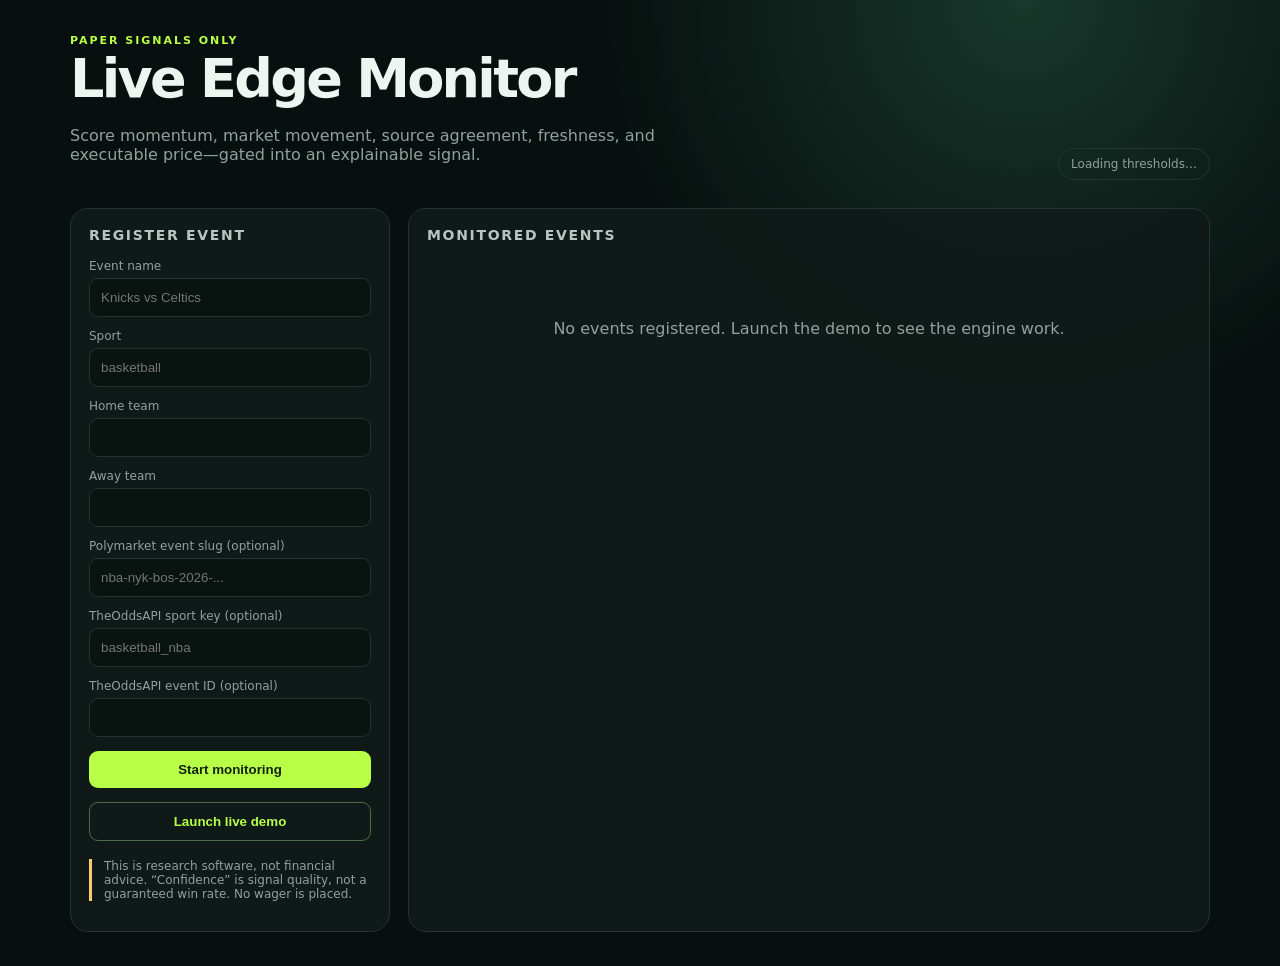
==== live-edge-monitor/app/static/index.html @ 45f78e16 "Add files via upload" ====
<!doctype html>
<html lang="en"><head><meta charset="utf-8"><meta name="viewport" content="width=device-width,initial-scale=1">
<title>Live Edge Monitor</title>
<style>
:root{color-scheme:dark;--bg:#07100e;--panel:#101b18;--line:#24332e;--muted:#91a19b;--lime:#b8ff48;--amber:#ffcb6b;--red:#ff6b6b}*{box-sizing:border-box}body{margin:0;font-family:Inter,ui-sans-serif,system-ui;background:radial-gradient(circle at 80% 0,#17382c 0,transparent 30%),var(--bg);color:#eef5f1}.wrap{max-width:1180px;margin:auto;padding:34px 20px}header{display:flex;justify-content:space-between;align-items:end;margin-bottom:28px}h1{font-size:clamp(28px,5vw,54px);letter-spacing:-.05em;margin:0}.eyebrow{color:var(--lime);text-transform:uppercase;letter-spacing:.18em;font-size:11px;font-weight:800}.sub{color:var(--muted);max-width:650px}.badge{border:1px solid var(--line);padding:8px 12px;border-radius:99px;color:var(--muted);font-size:12px}.grid{display:grid;grid-template-columns:320px 1fr;gap:18px}.panel{background:rgba(16,27,24,.92);border:1px solid var(--line);border-radius:18px;padding:18px}h2{font-size:14px;text-transform:uppercase;letter-spacing:.12em;margin:0 0 16px;color:#b7c5c0}label{display:block;color:var(--muted);font-size:12px;margin:12px 0 5px}input{width:100%;border:1px solid var(--line);background:#091310;color:#fff;padding:11px;border-radius:9px}button{border:0;background:var(--lime);color:#14200f;font-weight:800;padding:11px 14px;border-radius:9px;cursor:pointer;margin-top:14px;width:100%}button.secondary{background:transparent;color:var(--lime);border:1px solid #4d6c43}.event{border:1px solid var(--line);border-radius:14px;padding:17px;margin-bottom:12px}.event-top{display:flex;justify-content:space-between;gap:12px}.score{font-size:28px;font-weight:800;letter-spacing:-.05em}.muted{color:var(--muted);font-size:12px}.signal{display:grid;grid-template-columns:minmax(160px,1.4fr) repeat(3,1fr);gap:10px;margin-top:15px}.metric{background:#0a1411;border-radius:10px;padding:12px}.metric b{display:block;font-size:19px;margin-top:4px}.paper{color:var(--lime)}.watch{color:var(--amber)}.meter{height:6px;background:#25312d;border-radius:8px;overflow:hidden;margin-top:8px}.meter i{height:100%;display:block;background:var(--lime)}details{margin-top:12px;color:var(--muted);font-size:12px}li{margin:4px 0}.empty{text-align:center;padding:60px 20px;color:var(--muted)}.warning{border-left:3px solid var(--amber);padding-left:12px;margin-top:18px;color:var(--muted);font-size:12px}@media(max-width:780px){.grid{grid-template-columns:1fr}.signal{grid-template-columns:1fr 1fr}header{align-items:start;gap:16px;flex-direction:column}}</style>
</head><body><main class="wrap"><header><div><div class="eyebrow">Paper signals only</div><h1>Live Edge Monitor</h1><p class="sub">Score momentum, market movement, source agreement, freshness, and executable price—gated into an explainable signal.</p></div><div class="badge" id="config">Loading thresholds…</div></header><div class="grid"><aside class="panel"><h2>Register event</h2><form id="form"><label>Event name</label><input name="name" required placeholder="Knicks vs Celtics"><label>Sport</label><input name="sport" required placeholder="basketball"><label>Home team</label><input name="home" required><label>Away team</label><input name="away" required><label>Polymarket event slug (optional)</label><input name="polymarket_slug" placeholder="nba-nyk-bos-2026-..."><label>TheOddsAPI sport key (optional)</label><input name="odds_api_sport" placeholder="basketball_nba"><label>TheOddsAPI event ID (optional)</label><input name="odds_api_event_id"><button>Start monitoring</button></form><button class="secondary" id="demo">Launch live demo</button><p class="warning">This is research software, not financial advice. “Confidence” is signal quality, not a guaranteed win rate. No wager is placed.</p></aside><section class="panel"><h2>Monitored events</h2><div id="events" class="empty">No events registered. Launch the demo to see the engine work.</div></section></div></main>
<script>
const esc=s=>String(s??'').replace(/[&<>"']/g,c=>({'&':'&amp;','<':'&lt;','>':'&gt;','"':'&quot;',"'":'&#39;'}[c]));
async function refresh(){const data=await fetch('/api/events').then(r=>r.json());const root=document.querySelector('#events');if(!data.length){root.className='empty';root.textContent='No events registered. Launch the demo to see the engine work.';return}root.className='';root.innerHTML=data.map(({event,latest_state:s,signals})=>`<article class="event"><div class="event-top"><div><b>${esc(event.name)}</b><div class="muted">${esc(event.sport)} · ${esc(s?.period||'waiting')} ${esc(s?.clock||'')}</div></div><div class="score">${s?`${s.home_score}–${s.away_score}`:'—'}</div></div>${signals.slice(0,3).map(x=>`<div class="signal"><div class="metric"><span class="${x.action==='PAPER_BET'?'paper':'watch'}">${esc(x.action.replace('_',' '))}</span><b>${esc(x.outcome)}</b><small>${esc(x.market)}</small></div><div class="metric"><span class="muted">Model</span><b>${(x.model_probability*100).toFixed(1)}%</b></div><div class="metric"><span class="muted">Edge</span><b>${x.edge>=0?'+':''}${(x.edge*100).toFixed(1)}%</b></div><div class="metric"><span class="muted">Signal quality</span><b>${x.confidence.toFixed(0)}/100</b><div class="meter"><i style="width:${x.confidence}%"></i></div></div></div><details><summary>Why this signal?</summary><ul>${x.reasons.map(r=>`<li>${esc(r)}</li>`).join('')}</ul></details>`).join('')||'<p class="muted">Waiting for enough market data…</p>'}</article>`).join('')}
document.querySelector('#form').onsubmit=async e=>{e.preventDefault();const o=Object.fromEntries(new FormData(e.target));Object.keys(o).forEach(k=>{if(!o[k])delete o[k]});const r=await fetch('/api/events',{method:'POST',headers:{'content-type':'application/json'},body:JSON.stringify(o)});if(!r.ok)alert((await r.json()).detail);else{e.target.reset();refresh()}};
document.querySelector('#demo').onclick=async()=>{await fetch('/api/demo',{method:'POST'});refresh()};fetch('/api/config').then(r=>r.json()).then(c=>document.querySelector('#config').textContent=`Quality ≥ ${c.confidence_threshold} · Edge ≥ ${(c.edge_threshold*100).toFixed(1)}%`);refresh();setInterval(refresh,1000);
</script></body></html>
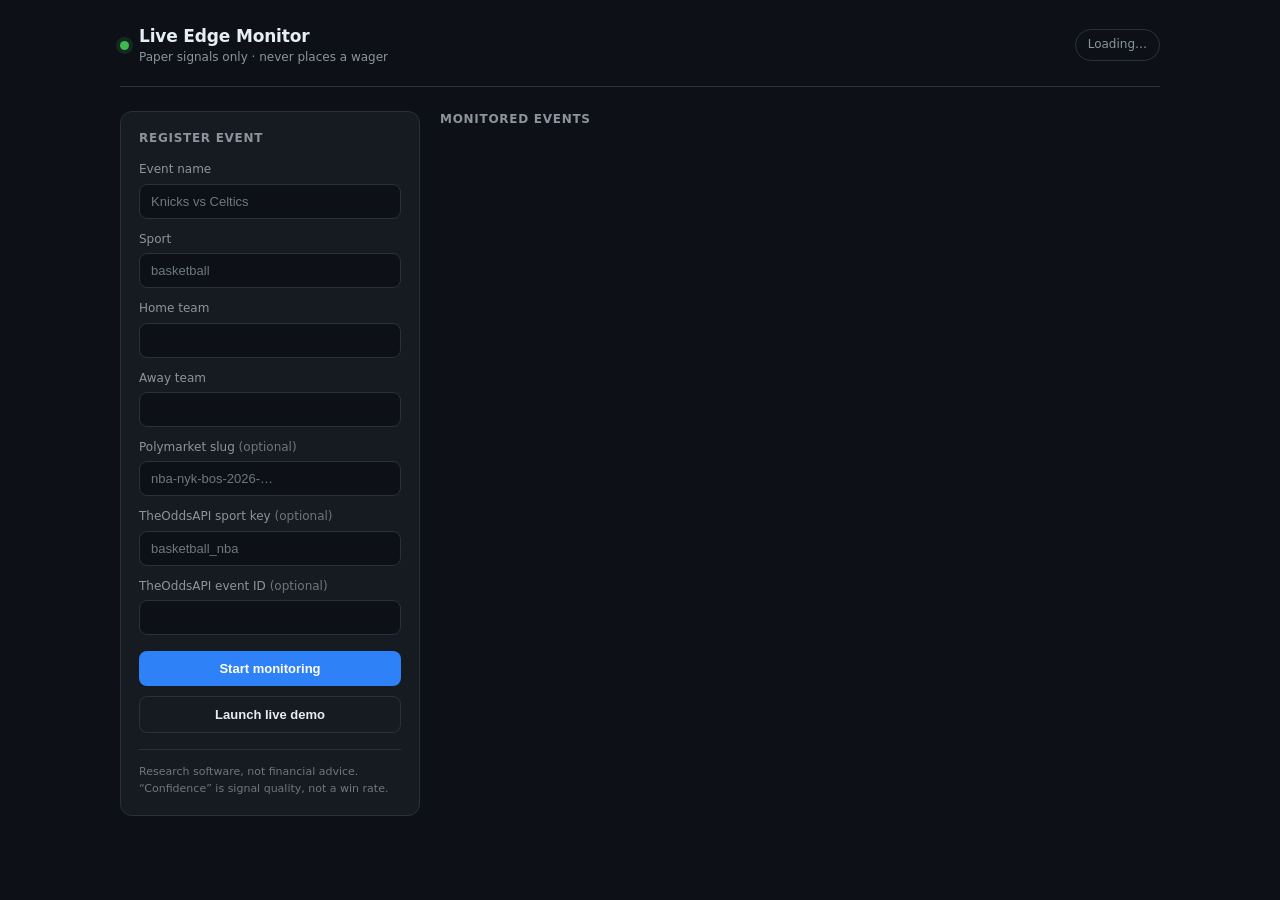
==== commit ef4e7225: "Redesign UI: minimalist Polymarket-style dashboard Rebuild the static dashboard with a clean, low-ch" ====
--- a/live-edge-monitor/app/static/index.html
+++ b/live-edge-monitor/app/static/index.html
@@ -1,13 +1,196 @@
 <!doctype html>
-<html lang="en"><head><meta charset="utf-8"><meta name="viewport" content="width=device-width,initial-scale=1">
+<html lang="en">
+<head>
+<meta charset="utf-8">
+<meta name="viewport" content="width=device-width,initial-scale=1">
 <title>Live Edge Monitor</title>
 <style>
-:root{color-scheme:dark;--bg:#07100e;--panel:#101b18;--line:#24332e;--muted:#91a19b;--lime:#b8ff48;--amber:#ffcb6b;--red:#ff6b6b}*{box-sizing:border-box}body{margin:0;font-family:Inter,ui-sans-serif,system-ui;background:radial-gradient(circle at 80% 0,#17382c 0,transparent 30%),var(--bg);color:#eef5f1}.wrap{max-width:1180px;margin:auto;padding:34px 20px}header{display:flex;justify-content:space-between;align-items:end;margin-bottom:28px}h1{font-size:clamp(28px,5vw,54px);letter-spacing:-.05em;margin:0}.eyebrow{color:var(--lime);text-transform:uppercase;letter-spacing:.18em;font-size:11px;font-weight:800}.sub{color:var(--muted);max-width:650px}.badge{border:1px solid var(--line);padding:8px 12px;border-radius:99px;color:var(--muted);font-size:12px}.grid{display:grid;grid-template-columns:320px 1fr;gap:18px}.panel{background:rgba(16,27,24,.92);border:1px solid var(--line);border-radius:18px;padding:18px}h2{font-size:14px;text-transform:uppercase;letter-spacing:.12em;margin:0 0 16px;color:#b7c5c0}label{display:block;color:var(--muted);font-size:12px;margin:12px 0 5px}input{width:100%;border:1px solid var(--line);background:#091310;color:#fff;padding:11px;border-radius:9px}button{border:0;background:var(--lime);color:#14200f;font-weight:800;padding:11px 14px;border-radius:9px;cursor:pointer;margin-top:14px;width:100%}button.secondary{background:transparent;color:var(--lime);border:1px solid #4d6c43}.event{border:1px solid var(--line);border-radius:14px;padding:17px;margin-bottom:12px}.event-top{display:flex;justify-content:space-between;gap:12px}.score{font-size:28px;font-weight:800;letter-spacing:-.05em}.muted{color:var(--muted);font-size:12px}.signal{display:grid;grid-template-columns:minmax(160px,1.4fr) repeat(3,1fr);gap:10px;margin-top:15px}.metric{background:#0a1411;border-radius:10px;padding:12px}.metric b{display:block;font-size:19px;margin-top:4px}.paper{color:var(--lime)}.watch{color:var(--amber)}.meter{height:6px;background:#25312d;border-radius:8px;overflow:hidden;margin-top:8px}.meter i{height:100%;display:block;background:var(--lime)}details{margin-top:12px;color:var(--muted);font-size:12px}li{margin:4px 0}.empty{text-align:center;padding:60px 20px;color:var(--muted)}.warning{border-left:3px solid var(--amber);padding-left:12px;margin-top:18px;color:var(--muted);font-size:12px}@media(max-width:780px){.grid{grid-template-columns:1fr}.signal{grid-template-columns:1fr 1fr}header{align-items:start;gap:16px;flex-direction:column}}</style>
-</head><body><main class="wrap"><header><div><div class="eyebrow">Paper signals only</div><h1>Live Edge Monitor</h1><p class="sub">Score momentum, market movement, source agreement, freshness, and executable price—gated into an explainable signal.</p></div><div class="badge" id="config">Loading thresholds…</div></header><div class="grid"><aside class="panel"><h2>Register event</h2><form id="form"><label>Event name</label><input name="name" required placeholder="Knicks vs Celtics"><label>Sport</label><input name="sport" required placeholder="basketball"><label>Home team</label><input name="home" required><label>Away team</label><input name="away" required><label>Polymarket event slug (optional)</label><input name="polymarket_slug" placeholder="nba-nyk-bos-2026-..."><label>TheOddsAPI sport key (optional)</label><input name="odds_api_sport" placeholder="basketball_nba"><label>TheOddsAPI event ID (optional)</label><input name="odds_api_event_id"><button>Start monitoring</button></form><button class="secondary" id="demo">Launch live demo</button><p class="warning">This is research software, not financial advice. “Confidence” is signal quality, not a guaranteed win rate. No wager is placed.</p></aside><section class="panel"><h2>Monitored events</h2><div id="events" class="empty">No events registered. Launch the demo to see the engine work.</div></section></div></main>
+:root{
+  color-scheme:dark;
+  --bg:#0d1117;--panel:#161b22;--panel-2:#1c222b;--line:#2a313c;
+  --text:#e6edf3;--muted:#8b949e;--faint:#6e7681;
+  --accent:#2f81f7;--yes:#3fb950;--no:#f85149;--warn:#d29922;
+  --radius:12px;
+}
+*{box-sizing:border-box}
+body{margin:0;font-family:ui-sans-serif,system-ui,-apple-system,"Segoe UI",Roboto,Helvetica,Arial,sans-serif;background:var(--bg);color:var(--text);font-size:14px;line-height:1.45}
+.wrap{max-width:1080px;margin:0 auto;padding:24px 20px 64px}
+a{color:inherit}
+
+/* header */
+header{display:flex;justify-content:space-between;align-items:center;gap:16px;padding-bottom:20px;margin-bottom:24px;border-bottom:1px solid var(--line)}
+.brand{display:flex;align-items:center;gap:10px}
+.dot{width:9px;height:9px;border-radius:50%;background:var(--yes);box-shadow:0 0 0 4px rgba(63,185,80,.15)}
+h1{font-size:17px;font-weight:600;letter-spacing:-.01em;margin:0}
+.brand small{display:block;color:var(--muted);font-size:12px;font-weight:400}
+.config{color:var(--muted);font-size:12px;border:1px solid var(--line);padding:6px 12px;border-radius:99px;white-space:nowrap}
+
+/* layout */
+.grid{display:grid;grid-template-columns:300px 1fr;gap:20px;align-items:start}
+.panel{background:var(--panel);border:1px solid var(--line);border-radius:var(--radius)}
+.panel-pad{padding:18px}
+.section-title{font-size:12px;font-weight:600;text-transform:uppercase;letter-spacing:.06em;color:var(--muted);margin:0 0 14px}
+
+/* form */
+label{display:block;color:var(--muted);font-size:12px;margin:12px 0 5px}
+label:first-of-type{margin-top:0}
+input{width:100%;border:1px solid var(--line);background:var(--bg);color:var(--text);padding:9px 11px;border-radius:8px;font-size:13px;transition:border-color .15s}
+input::placeholder{color:var(--faint)}
+input:focus{outline:none;border-color:var(--accent)}
+button{border:0;border-radius:8px;font-weight:600;font-size:13px;padding:10px 14px;cursor:pointer;width:100%;transition:opacity .15s}
+button:hover{opacity:.9}
+.btn-primary{background:var(--accent);color:#fff;margin-top:16px}
+.btn-ghost{background:transparent;color:var(--text);border:1px solid var(--line);margin-top:10px}
+.note{color:var(--faint);font-size:11px;line-height:1.5;margin:16px 0 0;padding-top:14px;border-top:1px solid var(--line)}
+
+/* events */
+.stack{display:flex;flex-direction:column;gap:14px}
+.event{background:var(--panel);border:1px solid var(--line);border-radius:var(--radius);overflow:hidden}
+.event-head{display:flex;justify-content:space-between;align-items:center;gap:12px;padding:16px 18px;border-bottom:1px solid var(--line)}
+.event-head .name{font-weight:600;font-size:15px}
+.event-head .meta{color:var(--muted);font-size:12px;margin-top:2px}
+.score{font-size:22px;font-weight:700;letter-spacing:-.02em;font-variant-numeric:tabular-nums}
+.score .sep{color:var(--faint);margin:0 4px}
+
+.markets{display:flex;flex-direction:column}
+.market{padding:14px 18px;border-bottom:1px solid var(--line)}
+.market:last-child{border-bottom:0}
+.market-top{display:flex;justify-content:space-between;align-items:center;gap:12px}
+.outcome{font-weight:600}
+.outcome small{display:block;color:var(--muted);font-weight:400;font-size:12px;margin-top:1px}
+.tag{font-size:11px;font-weight:600;padding:3px 9px;border-radius:99px;text-transform:uppercase;letter-spacing:.04em}
+.tag.bet{background:rgba(63,185,80,.15);color:var(--yes)}
+.tag.watch{background:rgba(210,153,34,.15);color:var(--warn)}
+
+.figs{display:grid;grid-template-columns:repeat(3,1fr);gap:12px;margin-top:12px}
+.fig .k{color:var(--muted);font-size:11px}
+.fig .v{font-size:16px;font-weight:600;font-variant-numeric:tabular-nums;margin-top:2px}
+.v.pos{color:var(--yes)}.v.neg{color:var(--no)}
+
+.bar{height:5px;background:var(--panel-2);border-radius:99px;overflow:hidden;margin-top:12px}
+.bar i{display:block;height:100%;background:var(--accent);border-radius:99px;transition:width .4s ease}
+.why{margin-top:12px}
+.why summary{color:var(--muted);font-size:12px;cursor:pointer;list-style:none}
+.why summary::-webkit-details-marker{display:none}
+.why summary::before{content:"▸ ";color:var(--faint)}
+.why[open] summary::before{content:"▾ "}
+.why ul{margin:8px 0 0;padding-left:16px;color:var(--muted);font-size:12px}
+.why li{margin:3px 0}
+.pending{color:var(--muted);font-size:13px;padding:14px 18px}
+
+.empty{text-align:center;padding:72px 20px;color:var(--muted)}
+.empty b{display:block;color:var(--text);margin-bottom:6px;font-size:15px}
+
+@media(max-width:820px){.grid{grid-template-columns:1fr}.figs{grid-template-columns:1fr 1fr}}
+</style>
+</head>
+<body>
+<main class="wrap">
+  <header>
+    <div class="brand">
+      <span class="dot"></span>
+      <div>
+        <h1>Live Edge Monitor</h1>
+        <small>Paper signals only · never places a wager</small>
+      </div>
+    </div>
+    <div class="config" id="config">Loading…</div>
+  </header>
+
+  <div class="grid">
+    <aside class="panel panel-pad">
+      <h2 class="section-title">Register event</h2>
+      <form id="form">
+        <label>Event name</label>
+        <input name="name" required placeholder="Knicks vs Celtics">
+        <label>Sport</label>
+        <input name="sport" required placeholder="basketball">
+        <label>Home team</label>
+        <input name="home" required>
+        <label>Away team</label>
+        <input name="away" required>
+        <label>Polymarket slug <span style="color:var(--faint)">(optional)</span></label>
+        <input name="polymarket_slug" placeholder="nba-nyk-bos-2026-…">
+        <label>TheOddsAPI sport key <span style="color:var(--faint)">(optional)</span></label>
+        <input name="odds_api_sport" placeholder="basketball_nba">
+        <label>TheOddsAPI event ID <span style="color:var(--faint)">(optional)</span></label>
+        <input name="odds_api_event_id">
+        <button class="btn-primary">Start monitoring</button>
+      </form>
+      <button class="btn-ghost" id="demo">Launch live demo</button>
+      <p class="note">Research software, not financial advice. “Confidence” is signal quality, not a win rate.</p>
+    </aside>
+
+    <section>
+      <h2 class="section-title">Monitored events</h2>
+      <div id="events"></div>
+    </section>
+  </div>
+</main>
+
 <script>
 const esc=s=>String(s??'').replace(/[&<>"']/g,c=>({'&':'&amp;','<':'&lt;','>':'&gt;','"':'&quot;',"'":'&#39;'}[c]));
-async function refresh(){const data=await fetch('/api/events').then(r=>r.json());const root=document.querySelector('#events');if(!data.length){root.className='empty';root.textContent='No events registered. Launch the demo to see the engine work.';return}root.className='';root.innerHTML=data.map(({event,latest_state:s,signals})=>`<article class="event"><div class="event-top"><div><b>${esc(event.name)}</b><div class="muted">${esc(event.sport)} · ${esc(s?.period||'waiting')} ${esc(s?.clock||'')}</div></div><div class="score">${s?`${s.home_score}–${s.away_score}`:'—'}</div></div>${signals.slice(0,3).map(x=>`<div class="signal"><div class="metric"><span class="${x.action==='PAPER_BET'?'paper':'watch'}">${esc(x.action.replace('_',' '))}</span><b>${esc(x.outcome)}</b><small>${esc(x.market)}</small></div><div class="metric"><span class="muted">Model</span><b>${(x.model_probability*100).toFixed(1)}%</b></div><div class="metric"><span class="muted">Edge</span><b>${x.edge>=0?'+':''}${(x.edge*100).toFixed(1)}%</b></div><div class="metric"><span class="muted">Signal quality</span><b>${x.confidence.toFixed(0)}/100</b><div class="meter"><i style="width:${x.confidence}%"></i></div></div></div><details><summary>Why this signal?</summary><ul>${x.reasons.map(r=>`<li>${esc(r)}</li>`).join('')}</ul></details>`).join('')||'<p class="muted">Waiting for enough market data…</p>'}</article>`).join('')}
-document.querySelector('#form').onsubmit=async e=>{e.preventDefault();const o=Object.fromEntries(new FormData(e.target));Object.keys(o).forEach(k=>{if(!o[k])delete o[k]});const r=await fetch('/api/events',{method:'POST',headers:{'content-type':'application/json'},body:JSON.stringify(o)});if(!r.ok)alert((await r.json()).detail);else{e.target.reset();refresh()}};
-document.querySelector('#demo').onclick=async()=>{await fetch('/api/demo',{method:'POST'});refresh()};fetch('/api/config').then(r=>r.json()).then(c=>document.querySelector('#config').textContent=`Quality ≥ ${c.confidence_threshold} · Edge ≥ ${(c.edge_threshold*100).toFixed(1)}%`);refresh();setInterval(refresh,1000);
-</script></body></html>
+const pct=n=>`${(n*100).toFixed(1)}%`;
+const signed=n=>`${n>=0?'+':''}${(n*100).toFixed(1)}%`;
 
+function marketRow(x){
+  const bet=x.action==='PAPER_BET';
+  return `<div class="market">
+    <div class="market-top">
+      <div class="outcome">${esc(x.outcome)}<small>${esc(x.market)}</small></div>
+      <span class="tag ${bet?'bet':'watch'}">${esc(x.action.replace('_',' '))}</span>
+    </div>
+    <div class="figs">
+      <div class="fig"><div class="k">Model</div><div class="v">${pct(x.model_probability)}</div></div>
+      <div class="fig"><div class="k">Edge</div><div class="v ${x.edge>=0?'pos':'neg'}">${signed(x.edge)}</div></div>
+      <div class="fig"><div class="k">Signal quality</div><div class="v">${x.confidence.toFixed(0)}<span style="color:var(--faint);font-size:12px">/100</span></div></div>
+    </div>
+    <div class="bar"><i style="width:${Math.max(0,Math.min(100,x.confidence))}%"></i></div>
+    <details class="why"><summary>Why this signal?</summary><ul>${x.reasons.map(r=>`<li>${esc(r)}</li>`).join('')}</ul></details>
+  </div>`;
+}
+
+function eventCard({event,latest_state:s,signals}){
+  const score=s?`${s.home_score}<span class="sep">–</span>${s.away_score}`:'—';
+  const rows=signals.slice(0,3).map(marketRow).join('');
+  return `<article class="event">
+    <div class="event-head">
+      <div>
+        <div class="name">${esc(event.name)}</div>
+        <div class="meta">${esc(event.sport)} · ${esc(s?.period||'waiting')} ${esc(s?.clock||'')}</div>
+      </div>
+      <div class="score">${score}</div>
+    </div>
+    <div class="markets">${rows||'<div class="pending">Waiting for enough market data…</div>'}</div>
+  </article>`;
+}
+
+async function refresh(){
+  let data;
+  try{ data=await fetch('/api/events').then(r=>r.json()); }catch{ return; }
+  const root=document.querySelector('#events');
+  if(!data.length){
+    root.innerHTML='<div class="panel empty"><b>No events yet</b>Launch the demo to watch the engine work.</div>';
+    return;
+  }
+  root.innerHTML=`<div class="stack">${data.map(eventCard).join('')}</div>`;
+}
+
+document.querySelector('#form').onsubmit=async e=>{
+  e.preventDefault();
+  const o=Object.fromEntries(new FormData(e.target));
+  Object.keys(o).forEach(k=>{if(!o[k])delete o[k]});
+  const r=await fetch('/api/events',{method:'POST',headers:{'content-type':'application/json'},body:JSON.stringify(o)});
+  if(!r.ok){ alert((await r.json()).detail); }
+  else{ e.target.reset(); refresh(); }
+};
+document.querySelector('#demo').onclick=async()=>{ await fetch('/api/demo',{method:'POST'}); refresh(); };
+
+fetch('/api/config').then(r=>r.json()).then(c=>{
+  document.querySelector('#config').textContent=`Quality ≥ ${c.confidence_threshold} · Edge ≥ ${(c.edge_threshold*100).toFixed(1)}%`;
+});
+refresh();
+setInterval(refresh,1000);
+</script>
+</body>
+</html>
